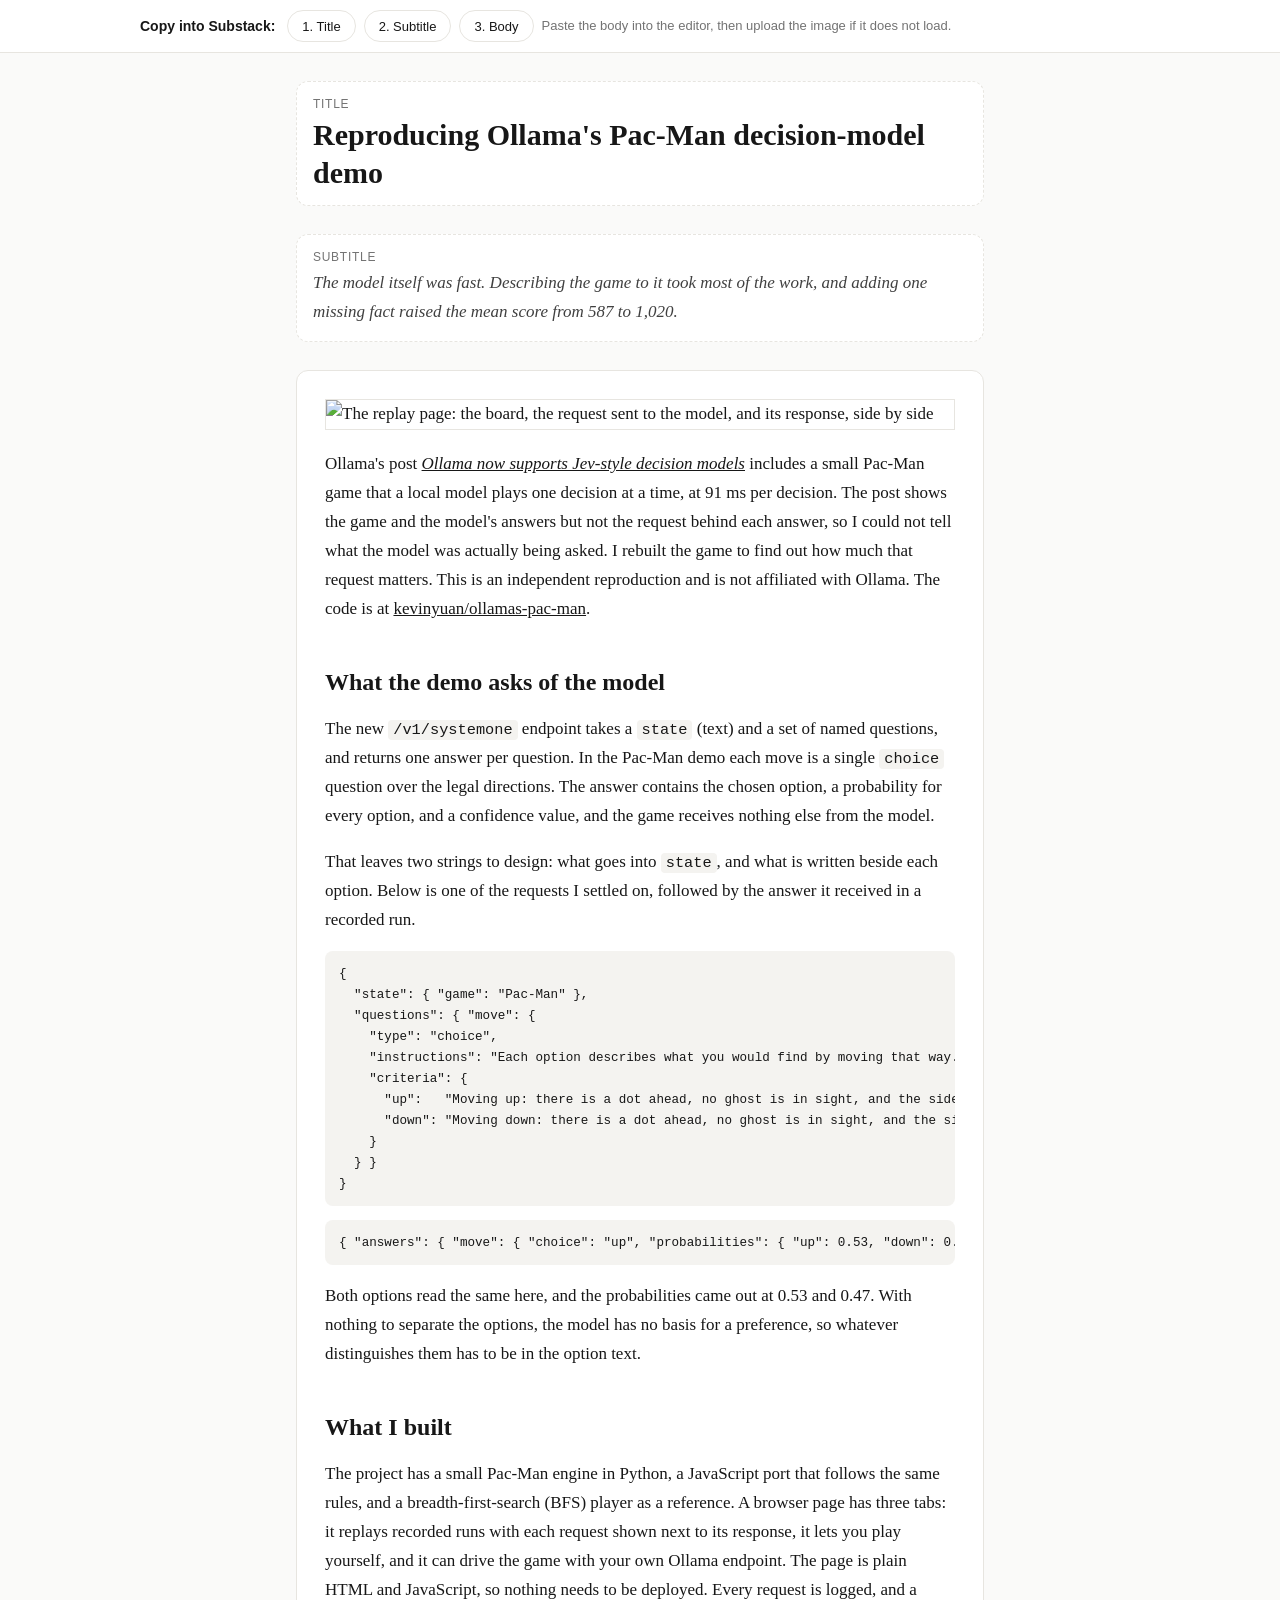
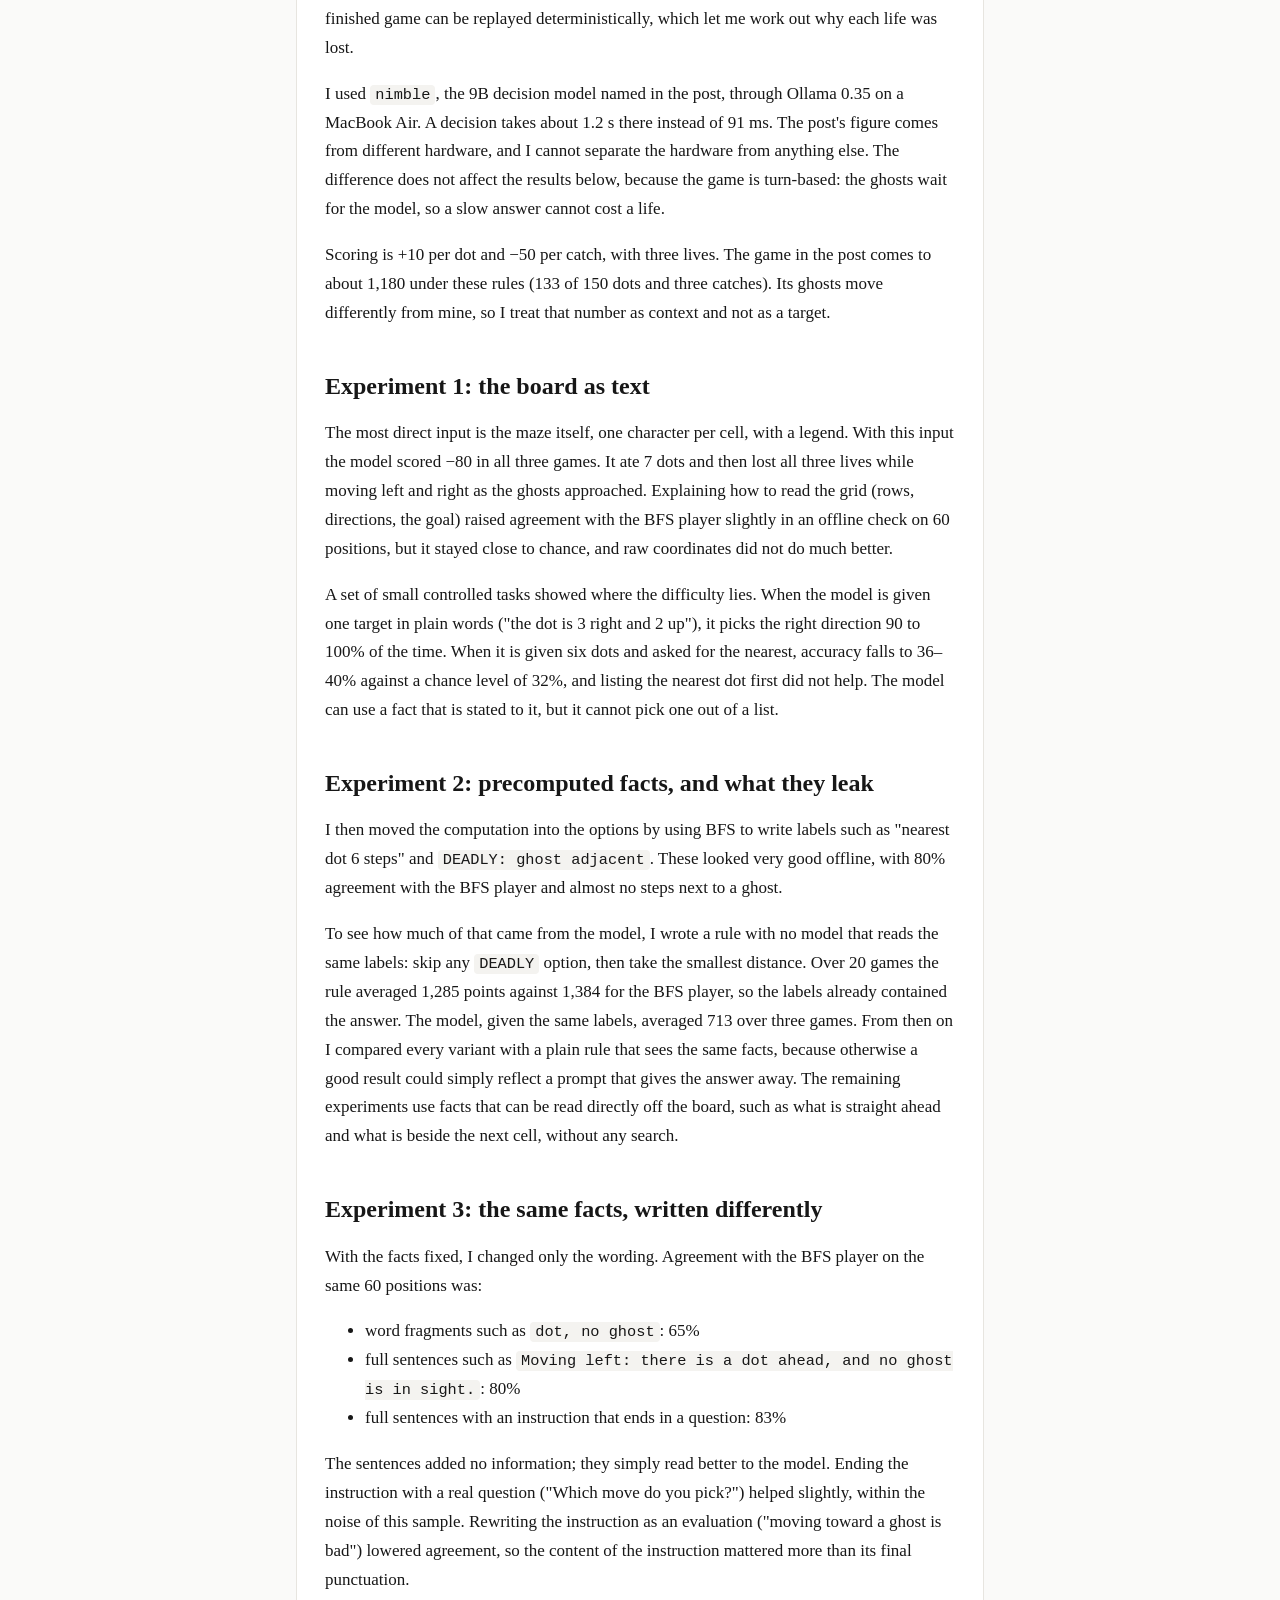
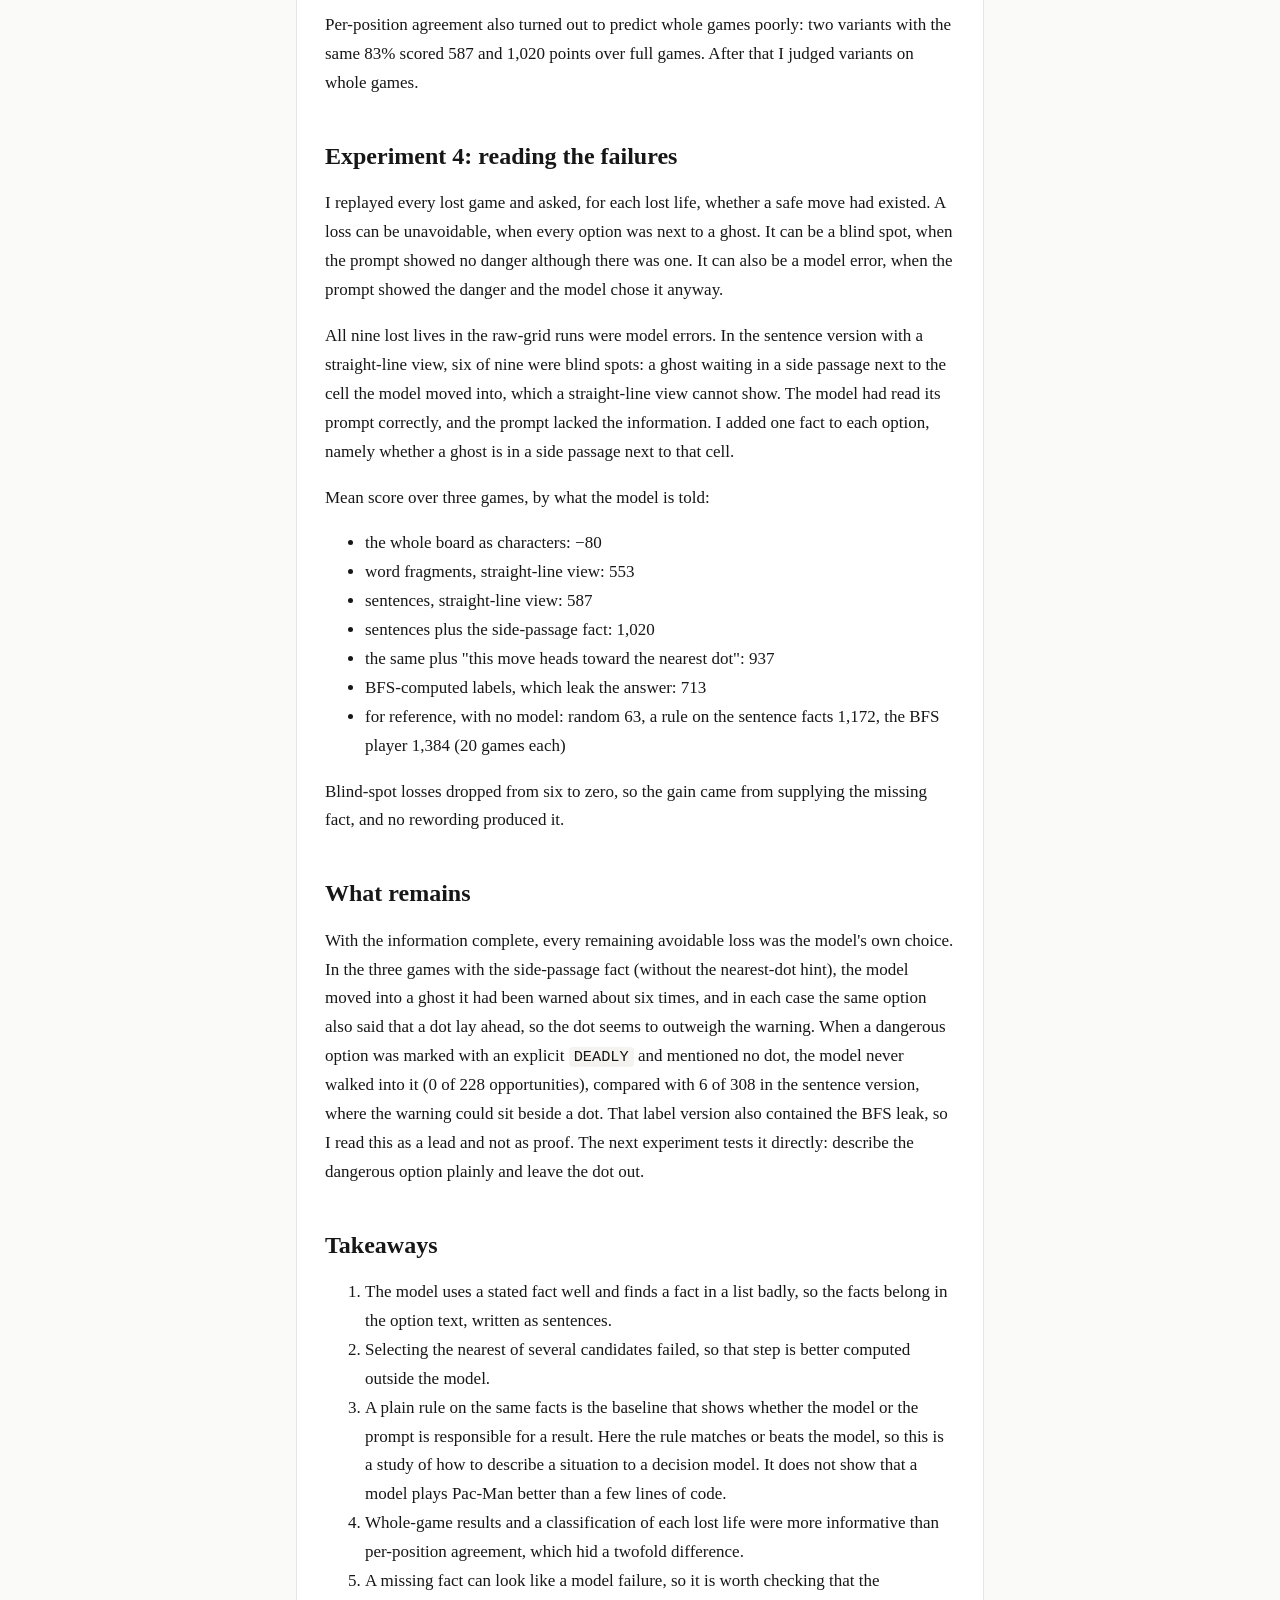
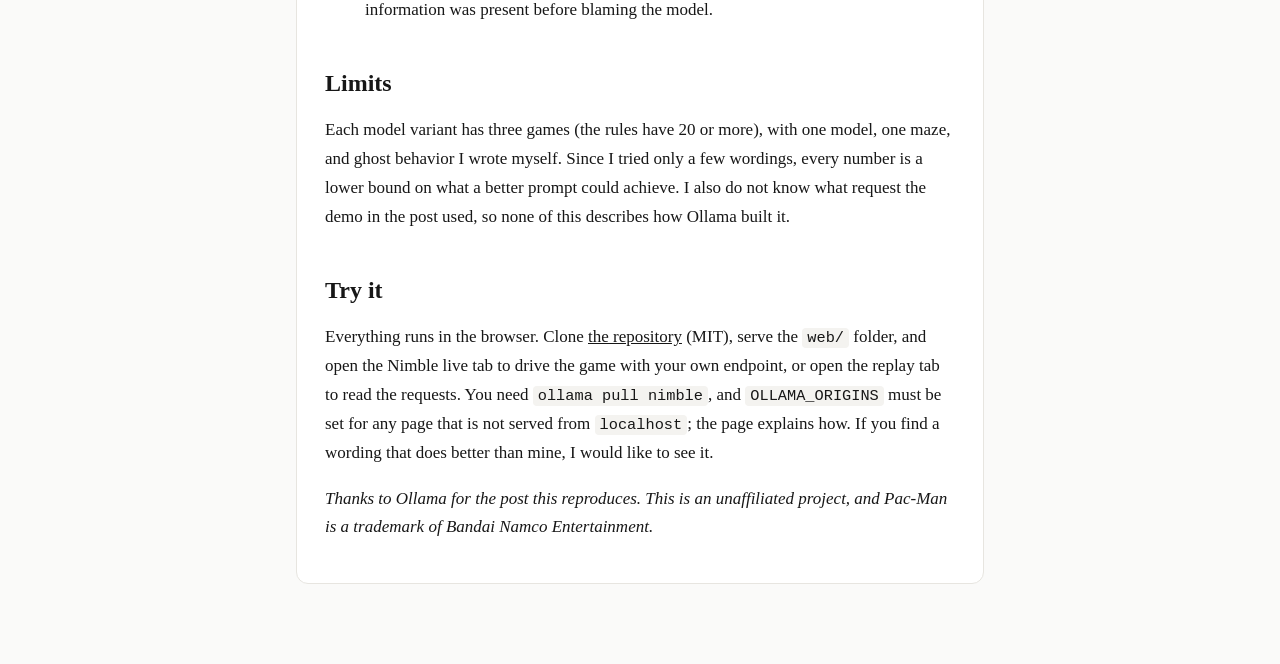
==== docs/substack-post.html @ b9d38be1 "Add Substack write-up draft and a script that builds a copy-paste page from it" ====
<!doctype html>
<html lang="en">
<head>
<meta charset="utf-8">
<meta name="viewport" content="width=device-width, initial-scale=1">
<title>Reproducing Ollama&#x27;s Pac-Man decision-model demo (copy into Substack)</title>
<style>
:root{--line:#E7E5E0;--ink:#171717;--muted:#737373}
*{box-sizing:border-box}
body{margin:0;background:#FAFAF9;color:var(--ink);font:17px/1.7 Georgia,"Times New Roman",serif}
.bar{position:sticky;top:0;z-index:2;background:#fff;border-bottom:1px solid var(--line);padding:10px 16px;font:14px/20px -apple-system,BlinkMacSystemFont,"Segoe UI",Roboto,sans-serif}
.bar .row{max-width:1000px;margin:0 auto;display:flex;flex-wrap:wrap;gap:8px;align-items:center}
.bar b{margin-right:4px}
button{height:32px;padding:0 14px;border:1px solid var(--line);border-radius:9999px;background:#fff;color:var(--ink);font:500 13px -apple-system,BlinkMacSystemFont,"Segoe UI",Roboto,sans-serif;cursor:pointer}
button:hover{background:#F4F3F0}button.ok{background:#0b7a4b;border-color:#0b7a4b;color:#fff}
.msg{color:var(--muted);font-size:13px}
main{max-width:720px;margin:28px auto 80px;padding:0 16px}
.field{margin:0 0 28px;padding:14px 16px;border:1px dashed var(--line);border-radius:12px;background:#fff}
.field small{display:block;margin-bottom:4px;color:var(--muted);font:12px/16px -apple-system,sans-serif;letter-spacing:.06em;text-transform:uppercase}
.field h1{margin:0;font-size:30px;line-height:1.25}
.field p{margin:0;color:#404040;font-style:italic}
article{background:#fff;padding:8px 28px 24px;border:1px solid var(--line);border-radius:12px}
article h2{margin:1.8em 0 .5em;font-size:24px;line-height:1.3}
article img{display:block;max-width:100%;height:auto;margin:1.2em auto;border:1px solid var(--line)}
article pre{overflow-x:auto;padding:12px 14px;background:#F4F3F0;border-radius:8px;font-size:14px;line-height:1.5}
article code{font-family:ui-monospace,SFMono-Regular,Menlo,Consolas,monospace;font-size:.9em}
article :not(pre)>code{background:#F4F3F0;padding:1px 5px;border-radius:4px}
article a{color:inherit}
</style>
</head>
<body>
<div class="bar"><div class="row">
  <b>Copy into Substack:</b>
  <button data-copy="title">1. Title</button>
  <button data-copy="subtitle">2. Subtitle</button>
  <button data-copy="body">3. Body</button>
  <span class="msg" id="msg">Paste the body into the editor, then upload the image if it does not load.</span>
</div></div>
<main>
  <div class="field" id="title"><small>Title</small><h1>Reproducing Ollama&#x27;s Pac-Man decision-model demo</h1></div>
  <div class="field" id="subtitle"><small>Subtitle</small><p>The model itself was fast. Describing the game to it took most of the work, and adding one missing fact raised the mean score from 587 to 1,020.</p></div>
  <article id="body">
<p><img src="https://raw.githubusercontent.com/kevinyuan/ollamas-pac-man/main/docs/img/replay.png" alt="The replay page: the board, the request sent to the model, and its response, side by side" /></p>
<p>Ollama's post <a href="https://ollama.com/blog/ollama-now-supports-jev-style-decision-models"><em>Ollama now supports Jev-style decision models</em></a> includes a small Pac-Man game that a local model plays one decision at a time, at 91 ms per decision. The post shows the game and the model's answers but not the request behind each answer, so I could not tell what the model was actually being asked. I rebuilt the game to find out how much that request matters. This is an independent reproduction and is not affiliated with Ollama. The code is at <a href="https://github.com/kevinyuan/ollamas-pac-man">kevinyuan/ollamas-pac-man</a>.</p>
<h2 id="what-the-demo-asks-of-the-model">What the demo asks of the model</h2>
<p>The new <code>/v1/systemone</code> endpoint takes a <code>state</code> (text) and a set of named questions, and returns one answer per question. In the Pac-Man demo each move is a single <code>choice</code> question over the legal directions. The answer contains the chosen option, a probability for every option, and a confidence value, and the game receives nothing else from the model.</p>
<p>That leaves two strings to design: what goes into <code>state</code>, and what is written beside each option. Below is one of the requests I settled on, followed by the answer it received in a recorded run.</p>
<pre class="json"><code>{
  &quot;state&quot;: { &quot;game&quot;: &quot;Pac-Man&quot; },
  &quot;questions&quot;: { &quot;move&quot;: {
    &quot;type&quot;: &quot;choice&quot;,
    &quot;instructions&quot;: &quot;Each option describes what you would find by moving that way. Pick the move that heads toward a dot, and never toward a close ghost or a ghost in a side passage. Which move do you pick?&quot;,
    &quot;criteria&quot;: {
      &quot;up&quot;:   &quot;Moving up: there is a dot ahead, no ghost is in sight, and the side passages are clear.&quot;,
      &quot;down&quot;: &quot;Moving down: there is a dot ahead, no ghost is in sight, and the side passages are clear.&quot;
    }
  } }
}</code></pre>
<pre class="json"><code>{ &quot;answers&quot;: { &quot;move&quot;: { &quot;choice&quot;: &quot;up&quot;, &quot;probabilities&quot;: { &quot;up&quot;: 0.53, &quot;down&quot;: 0.47 }, &quot;confidence&quot;: 0.00 } } }</code></pre>
<p>Both options read the same here, and the probabilities came out at 0.53 and 0.47. With nothing to separate the options, the model has no basis for a preference, so whatever distinguishes them has to be in the option text.</p>
<h2 id="what-i-built">What I built</h2>
<p>The project has a small Pac-Man engine in Python, a JavaScript port that follows the same rules, and a breadth-first-search (BFS) player as a reference. A browser page has three tabs: it replays recorded runs with each request shown next to its response, it lets you play yourself, and it can drive the game with your own Ollama endpoint. The page is plain HTML and JavaScript, so nothing needs to be deployed. Every request is logged, and a finished game can be replayed deterministically, which let me work out why each life was lost.</p>
<p>I used <code>nimble</code>, the 9B decision model named in the post, through Ollama 0.35 on a MacBook Air. A decision takes about 1.2 s there instead of 91 ms. The post's figure comes from different hardware, and I cannot separate the hardware from anything else. The difference does not affect the results below, because the game is turn-based: the ghosts wait for the model, so a slow answer cannot cost a life.</p>
<p>Scoring is +10 per dot and −50 per catch, with three lives. The game in the post comes to about 1,180 under these rules (133 of 150 dots and three catches). Its ghosts move differently from mine, so I treat that number as context and not as a target.</p>
<h2 id="experiment-1-the-board-as-text">Experiment 1: the board as text</h2>
<p>The most direct input is the maze itself, one character per cell, with a legend. With this input the model scored −80 in all three games. It ate 7 dots and then lost all three lives while moving left and right as the ghosts approached. Explaining how to read the grid (rows, directions, the goal) raised agreement with the BFS player slightly in an offline check on 60 positions, but it stayed close to chance, and raw coordinates did not do much better.</p>
<p>A set of small controlled tasks showed where the difficulty lies. When the model is given one target in plain words ("the dot is 3 right and 2 up"), it picks the right direction 90 to 100% of the time. When it is given six dots and asked for the nearest, accuracy falls to 36–40% against a chance level of 32%, and listing the nearest dot first did not help. The model can use a fact that is stated to it, but it cannot pick one out of a list.</p>
<h2 id="experiment-2-precomputed-facts-and-what-they-leak">Experiment 2: precomputed facts, and what they leak</h2>
<p>I then moved the computation into the options by using BFS to write labels such as "nearest dot 6 steps" and <code>DEADLY: ghost adjacent</code>. These looked very good offline, with 80% agreement with the BFS player and almost no steps next to a ghost.</p>
<p>To see how much of that came from the model, I wrote a rule with no model that reads the same labels: skip any <code>DEADLY</code> option, then take the smallest distance. Over 20 games the rule averaged 1,285 points against 1,384 for the BFS player, so the labels already contained the answer. The model, given the same labels, averaged 713 over three games. From then on I compared every variant with a plain rule that sees the same facts, because otherwise a good result could simply reflect a prompt that gives the answer away. The remaining experiments use facts that can be read directly off the board, such as what is straight ahead and what is beside the next cell, without any search.</p>
<h2 id="experiment-3-the-same-facts-written-differently">Experiment 3: the same facts, written differently</h2>
<p>With the facts fixed, I changed only the wording. Agreement with the BFS player on the same 60 positions was:</p>
<ul>
<li>word fragments such as <code>dot, no ghost</code>: 65%</li>
<li>full sentences such as <code>Moving left: there is a dot ahead, and no ghost is in sight.</code>: 80%</li>
<li>full sentences with an instruction that ends in a question: 83%</li>
</ul>
<p>The sentences added no information; they simply read better to the model. Ending the instruction with a real question ("Which move do you pick?") helped slightly, within the noise of this sample. Rewriting the instruction as an evaluation ("moving toward a ghost is bad") lowered agreement, so the content of the instruction mattered more than its final punctuation.</p>
<p>Per-position agreement also turned out to predict whole games poorly: two variants with the same 83% scored 587 and 1,020 points over full games. After that I judged variants on whole games.</p>
<h2 id="experiment-4-reading-the-failures">Experiment 4: reading the failures</h2>
<p>I replayed every lost game and asked, for each lost life, whether a safe move had existed. A loss can be unavoidable, when every option was next to a ghost. It can be a blind spot, when the prompt showed no danger although there was one. It can also be a model error, when the prompt showed the danger and the model chose it anyway.</p>
<p>All nine lost lives in the raw-grid runs were model errors. In the sentence version with a straight-line view, six of nine were blind spots: a ghost waiting in a side passage next to the cell the model moved into, which a straight-line view cannot show. The model had read its prompt correctly, and the prompt lacked the information. I added one fact to each option, namely whether a ghost is in a side passage next to that cell.</p>
<p>Mean score over three games, by what the model is told:</p>
<ul>
<li>the whole board as characters: −80</li>
<li>word fragments, straight-line view: 553</li>
<li>sentences, straight-line view: 587</li>
<li>sentences plus the side-passage fact: 1,020</li>
<li>the same plus "this move heads toward the nearest dot": 937</li>
<li>BFS-computed labels, which leak the answer: 713</li>
<li>for reference, with no model: random 63, a rule on the sentence facts 1,172, the BFS player 1,384 (20 games each)</li>
</ul>
<p>Blind-spot losses dropped from six to zero, so the gain came from supplying the missing fact, and no rewording produced it.</p>
<h2 id="what-remains">What remains</h2>
<p>With the information complete, every remaining avoidable loss was the model's own choice. In the three games with the side-passage fact (without the nearest-dot hint), the model moved into a ghost it had been warned about six times, and in each case the same option also said that a dot lay ahead, so the dot seems to outweigh the warning. When a dangerous option was marked with an explicit <code>DEADLY</code> and mentioned no dot, the model never walked into it (0 of 228 opportunities), compared with 6 of 308 in the sentence version, where the warning could sit beside a dot. That label version also contained the BFS leak, so I read this as a lead and not as proof. The next experiment tests it directly: describe the dangerous option plainly and leave the dot out.</p>
<h2 id="takeaways">Takeaways</h2>
<ol type="1">
<li>The model uses a stated fact well and finds a fact in a list badly, so the facts belong in the option text, written as sentences.</li>
<li>Selecting the nearest of several candidates failed, so that step is better computed outside the model.</li>
<li>A plain rule on the same facts is the baseline that shows whether the model or the prompt is responsible for a result. Here the rule matches or beats the model, so this is a study of how to describe a situation to a decision model. It does not show that a model plays Pac-Man better than a few lines of code.</li>
<li>Whole-game results and a classification of each lost life were more informative than per-position agreement, which hid a twofold difference.</li>
<li>A missing fact can look like a model failure, so it is worth checking that the information was present before blaming the model.</li>
</ol>
<h2 id="limits">Limits</h2>
<p>Each model variant has three games (the rules have 20 or more), with one model, one maze, and ghost behavior I wrote myself. Since I tried only a few wordings, every number is a lower bound on what a better prompt could achieve. I also do not know what request the demo in the post used, so none of this describes how Ollama built it.</p>
<h2 id="try-it">Try it</h2>
<p>Everything runs in the browser. Clone <a href="https://github.com/kevinyuan/ollamas-pac-man">the repository</a> (MIT), serve the <code>web/</code> folder, and open the Nimble live tab to drive the game with your own endpoint, or open the replay tab to read the requests. You need <code>ollama pull nimble</code>, and <code>OLLAMA_ORIGINS</code> must be set for any page that is not served from <code>localhost</code>; the page explains how. If you find a wording that does better than mine, I would like to see it.</p>
<p><em>Thanks to Ollama for the post this reproduces. This is an unaffiliated project, and Pac-Man is a trademark of Bandai Namco Entertainment.</em></p>

  </article>
</main>
<script>
(function () {
  var msg = document.getElementById("msg");
  function done(btn, text) { btn.classList.add("ok"); msg.textContent = text; setTimeout(function () { btn.classList.remove("ok"); }, 1500); }
  function selectNode(node) { var r = document.createRange(); r.selectNodeContents(node); var s = getSelection(); s.removeAllRanges(); s.addRange(r); }
  document.querySelectorAll("[data-copy]").forEach(function (btn) {
    btn.addEventListener("click", function () {
      var id = btn.getAttribute("data-copy"), node = document.getElementById(id);
      if (id !== "body") {  // plain text for the single-line fields
        var text = node.querySelector("h1,p").textContent.trim();
        (navigator.clipboard ? navigator.clipboard.writeText(text) : Promise.reject()).then(function () { done(btn, "Copied the " + id + "."); },
          function () { selectNode(node.querySelector("h1,p")); document.execCommand("copy"); done(btn, "Copied the " + id + "."); });
        return;
      }
      var htmlText = node.innerHTML;  // rich text, so headings, links, lists and code blocks survive pasting
      if (navigator.clipboard && window.ClipboardItem) {
        navigator.clipboard.write([new ClipboardItem({ "text/html": new Blob([htmlText], { type: "text/html" }), "text/plain": new Blob([node.innerText], { type: "text/plain" }) })])
          .then(function () { done(btn, "Copied the body as rich text."); }, function () { selectNode(node); document.execCommand("copy"); done(btn, "Copied the body."); });
      } else { selectNode(node); document.execCommand("copy"); done(btn, "Copied the body."); }
    });
  });
})();
</script>
</body>
</html>
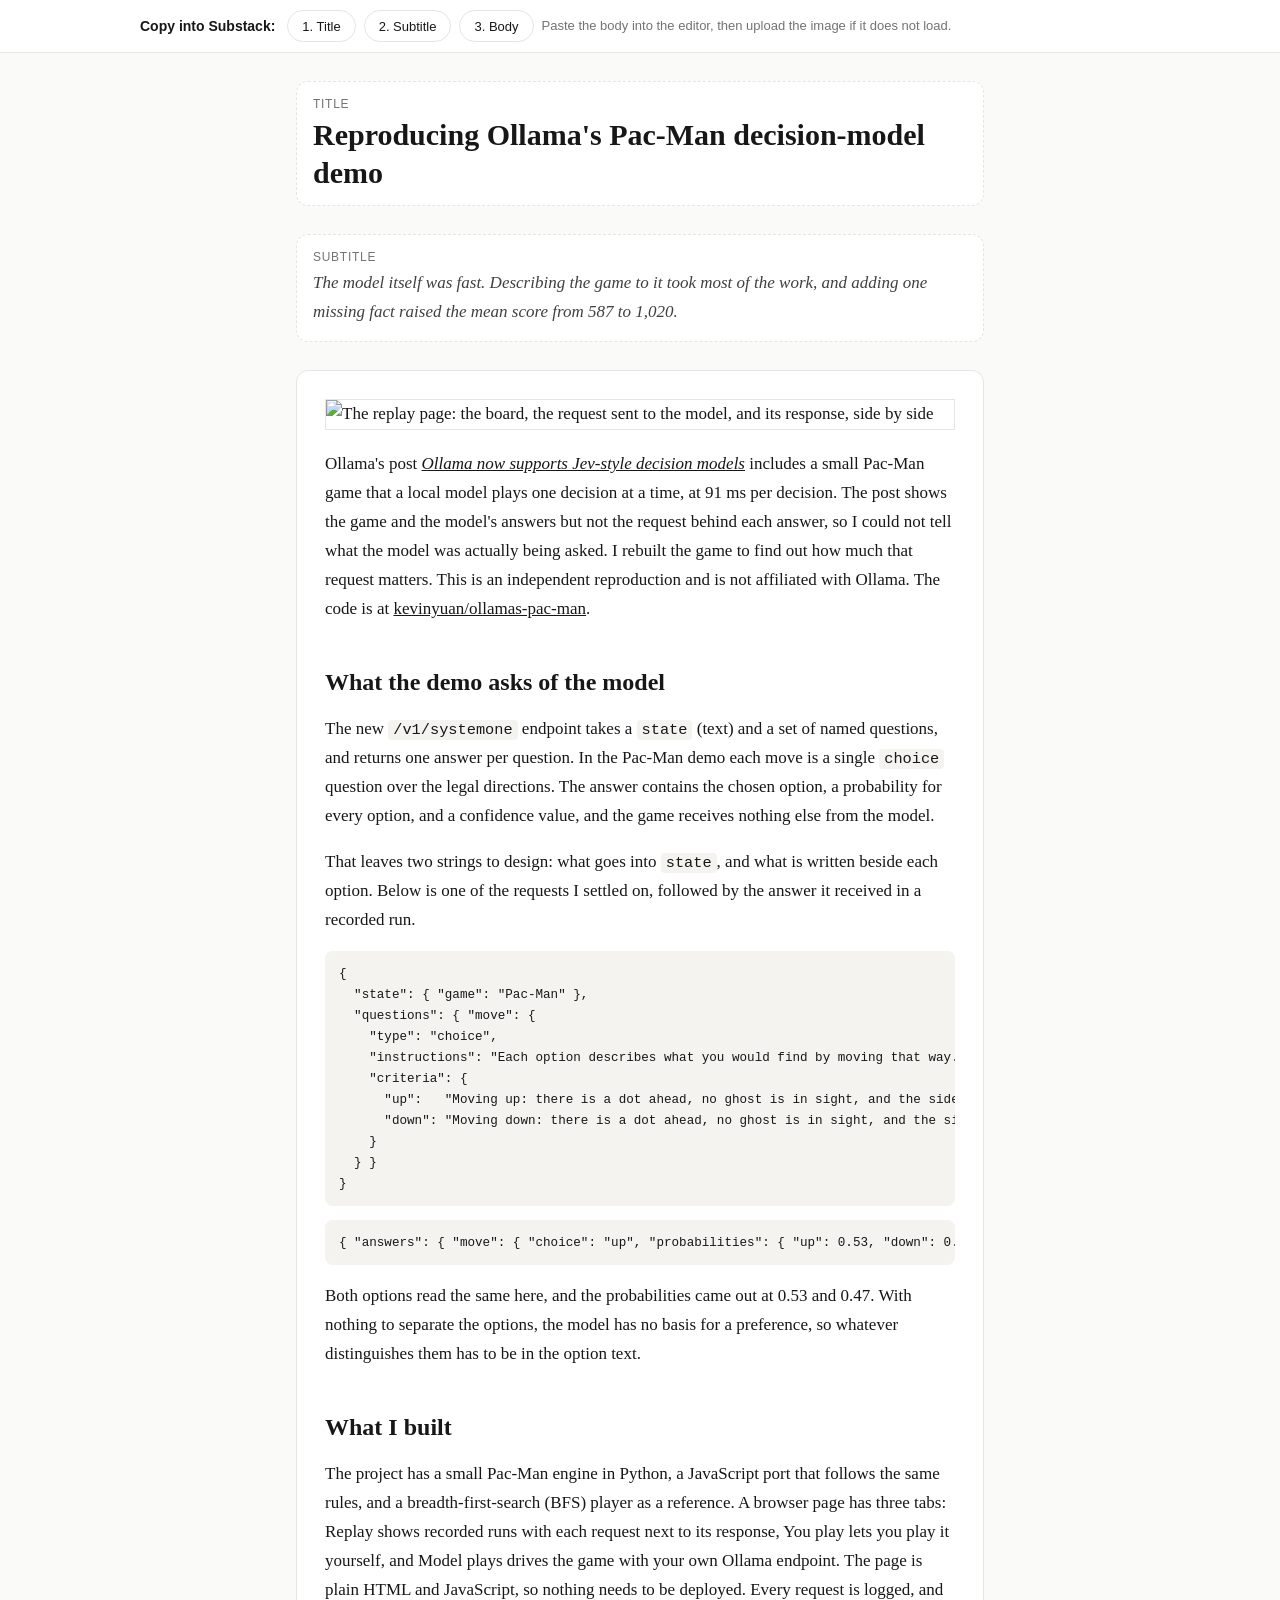
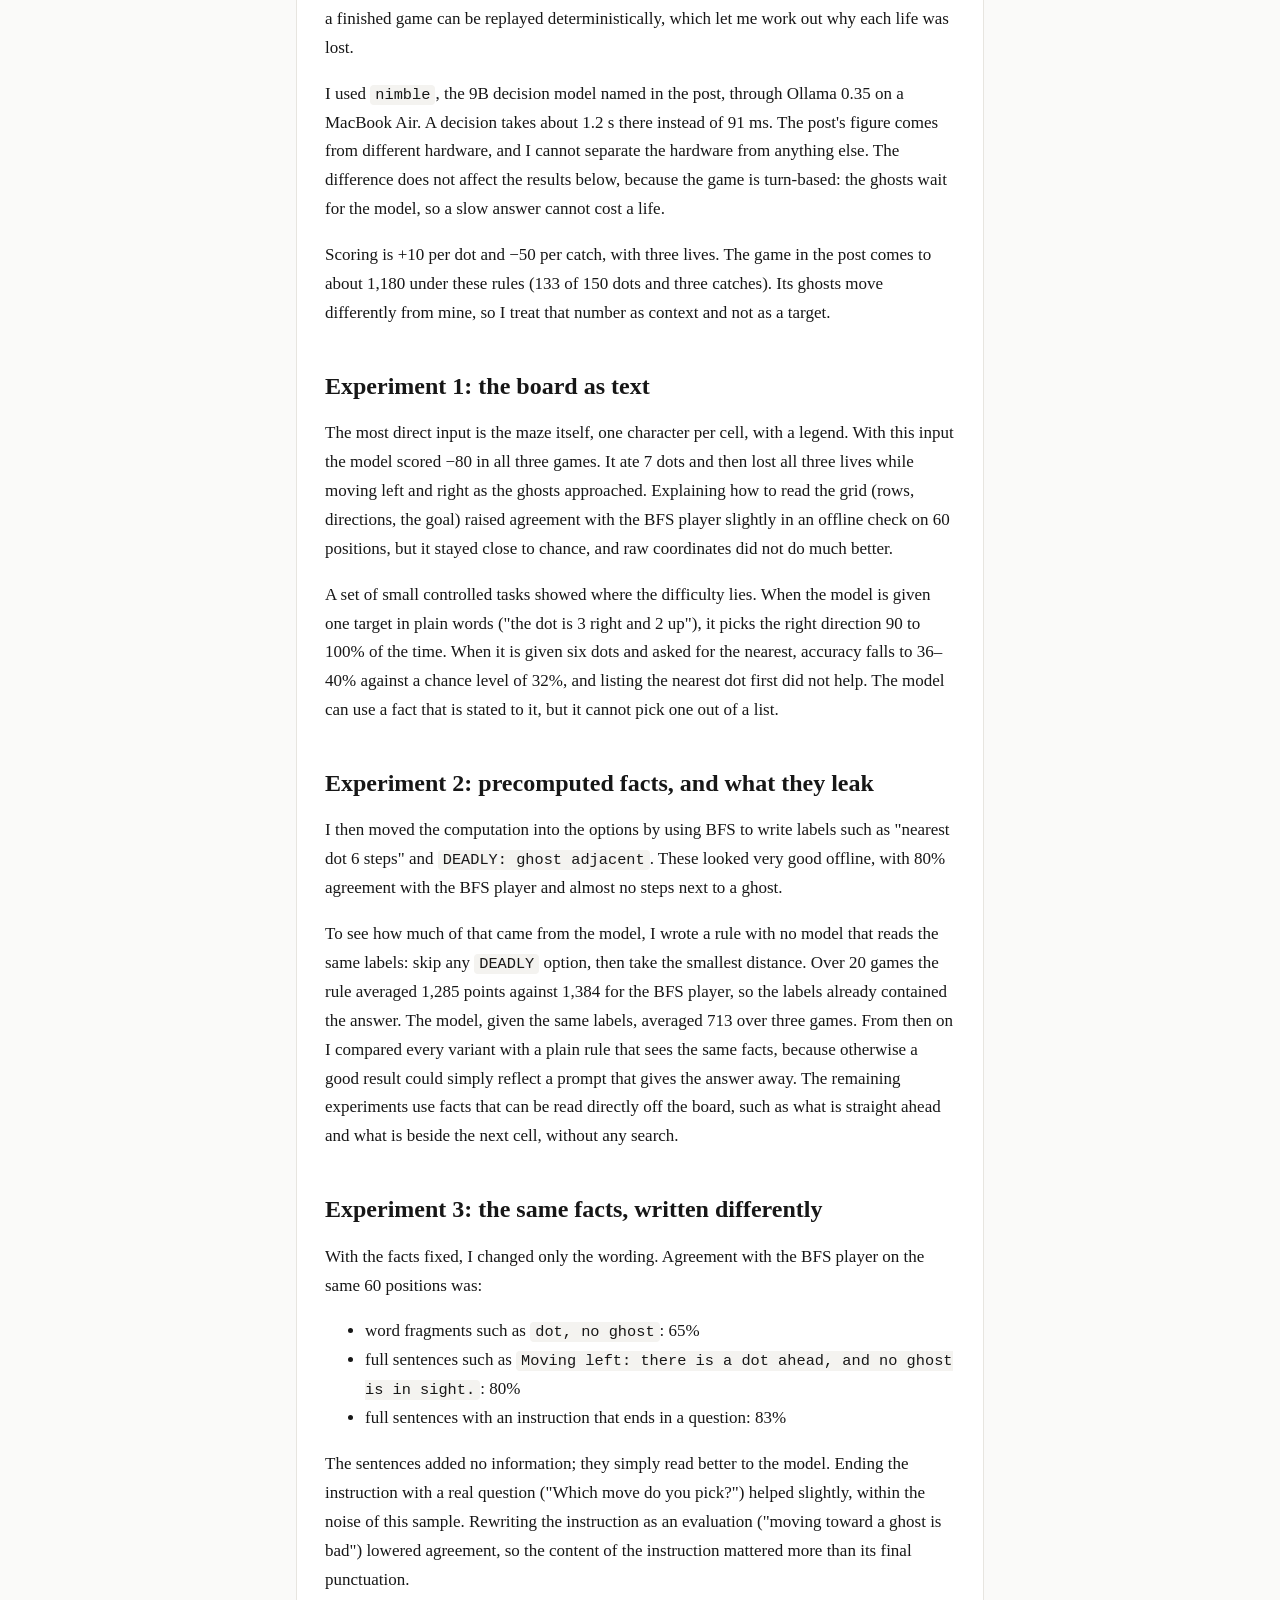
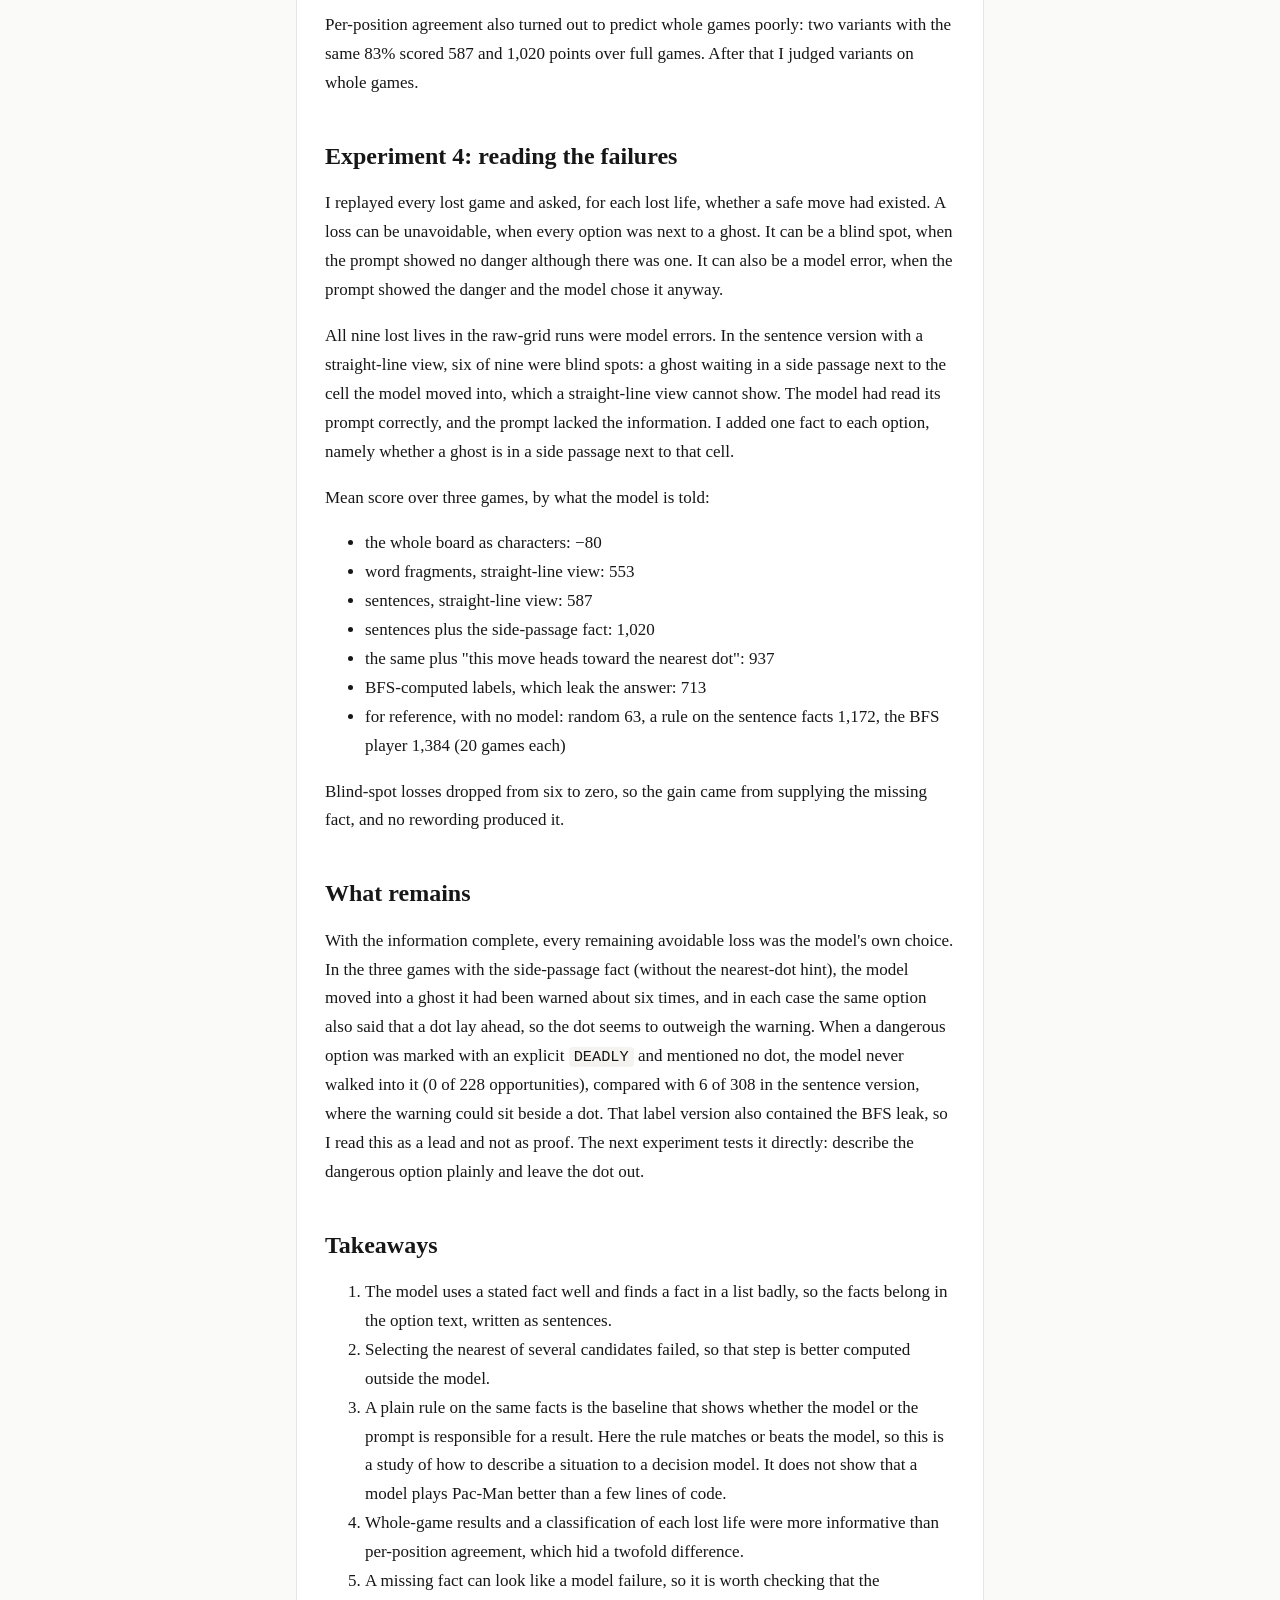
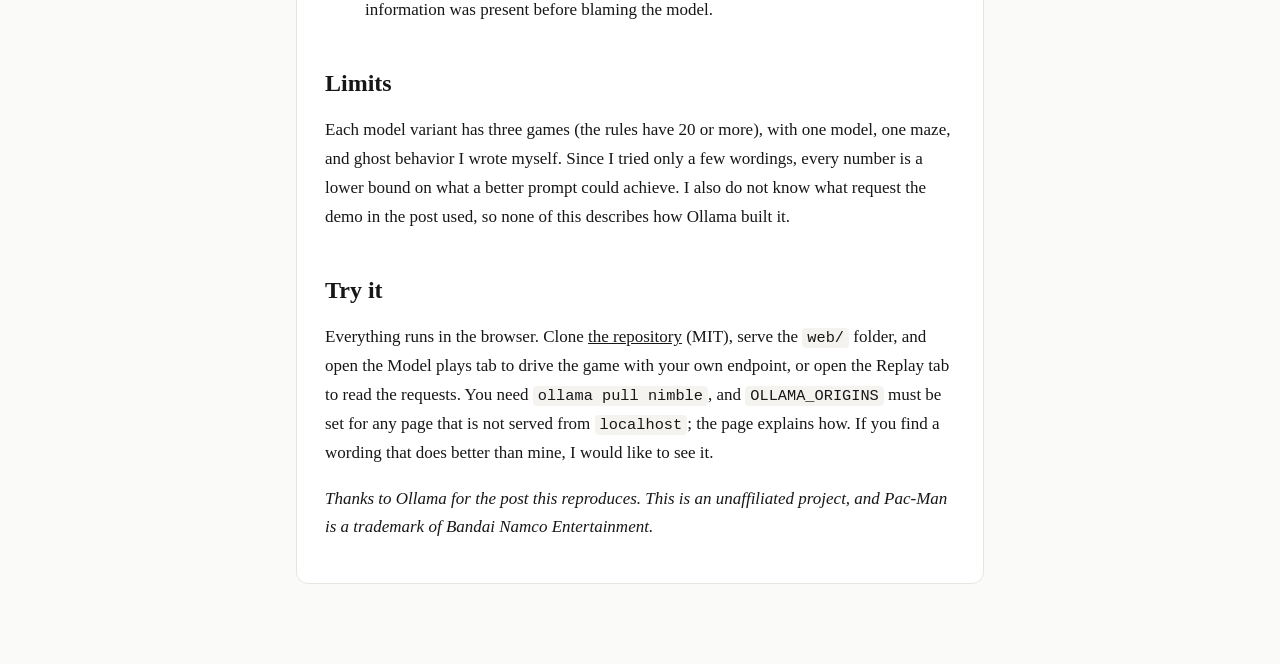
==== commit 5ac60d4e: "Rename tabs to Replay / You play / Model plays and add a demo GIF that switches through all three" ====
--- a/docs/substack-post.html
+++ b/docs/substack-post.html
@@ -59,7 +59,7 @@
 <pre class="json"><code>{ &quot;answers&quot;: { &quot;move&quot;: { &quot;choice&quot;: &quot;up&quot;, &quot;probabilities&quot;: { &quot;up&quot;: 0.53, &quot;down&quot;: 0.47 }, &quot;confidence&quot;: 0.00 } } }</code></pre>
 <p>Both options read the same here, and the probabilities came out at 0.53 and 0.47. With nothing to separate the options, the model has no basis for a preference, so whatever distinguishes them has to be in the option text.</p>
 <h2 id="what-i-built">What I built</h2>
-<p>The project has a small Pac-Man engine in Python, a JavaScript port that follows the same rules, and a breadth-first-search (BFS) player as a reference. A browser page has three tabs: it replays recorded runs with each request shown next to its response, it lets you play yourself, and it can drive the game with your own Ollama endpoint. The page is plain HTML and JavaScript, so nothing needs to be deployed. Every request is logged, and a finished game can be replayed deterministically, which let me work out why each life was lost.</p>
+<p>The project has a small Pac-Man engine in Python, a JavaScript port that follows the same rules, and a breadth-first-search (BFS) player as a reference. A browser page has three tabs: Replay shows recorded runs with each request next to its response, You play lets you play it yourself, and Model plays drives the game with your own Ollama endpoint. The page is plain HTML and JavaScript, so nothing needs to be deployed. Every request is logged, and a finished game can be replayed deterministically, which let me work out why each life was lost.</p>
 <p>I used <code>nimble</code>, the 9B decision model named in the post, through Ollama 0.35 on a MacBook Air. A decision takes about 1.2 s there instead of 91 ms. The post's figure comes from different hardware, and I cannot separate the hardware from anything else. The difference does not affect the results below, because the game is turn-based: the ghosts wait for the model, so a slow answer cannot cost a life.</p>
 <p>Scoring is +10 per dot and −50 per catch, with three lives. The game in the post comes to about 1,180 under these rules (133 of 150 dots and three catches). Its ghosts move differently from mine, so I treat that number as context and not as a target.</p>
 <h2 id="experiment-1-the-board-as-text">Experiment 1: the board as text</h2>
@@ -104,7 +104,7 @@
 <h2 id="limits">Limits</h2>
 <p>Each model variant has three games (the rules have 20 or more), with one model, one maze, and ghost behavior I wrote myself. Since I tried only a few wordings, every number is a lower bound on what a better prompt could achieve. I also do not know what request the demo in the post used, so none of this describes how Ollama built it.</p>
 <h2 id="try-it">Try it</h2>
-<p>Everything runs in the browser. Clone <a href="https://github.com/kevinyuan/ollamas-pac-man">the repository</a> (MIT), serve the <code>web/</code> folder, and open the Nimble live tab to drive the game with your own endpoint, or open the replay tab to read the requests. You need <code>ollama pull nimble</code>, and <code>OLLAMA_ORIGINS</code> must be set for any page that is not served from <code>localhost</code>; the page explains how. If you find a wording that does better than mine, I would like to see it.</p>
+<p>Everything runs in the browser. Clone <a href="https://github.com/kevinyuan/ollamas-pac-man">the repository</a> (MIT), serve the <code>web/</code> folder, and open the Model plays tab to drive the game with your own endpoint, or open the Replay tab to read the requests. You need <code>ollama pull nimble</code>, and <code>OLLAMA_ORIGINS</code> must be set for any page that is not served from <code>localhost</code>; the page explains how. If you find a wording that does better than mine, I would like to see it.</p>
 <p><em>Thanks to Ollama for the post this reproduces. This is an unaffiliated project, and Pac-Man is a trademark of Bandai Namco Entertainment.</em></p>
 
   </article>
